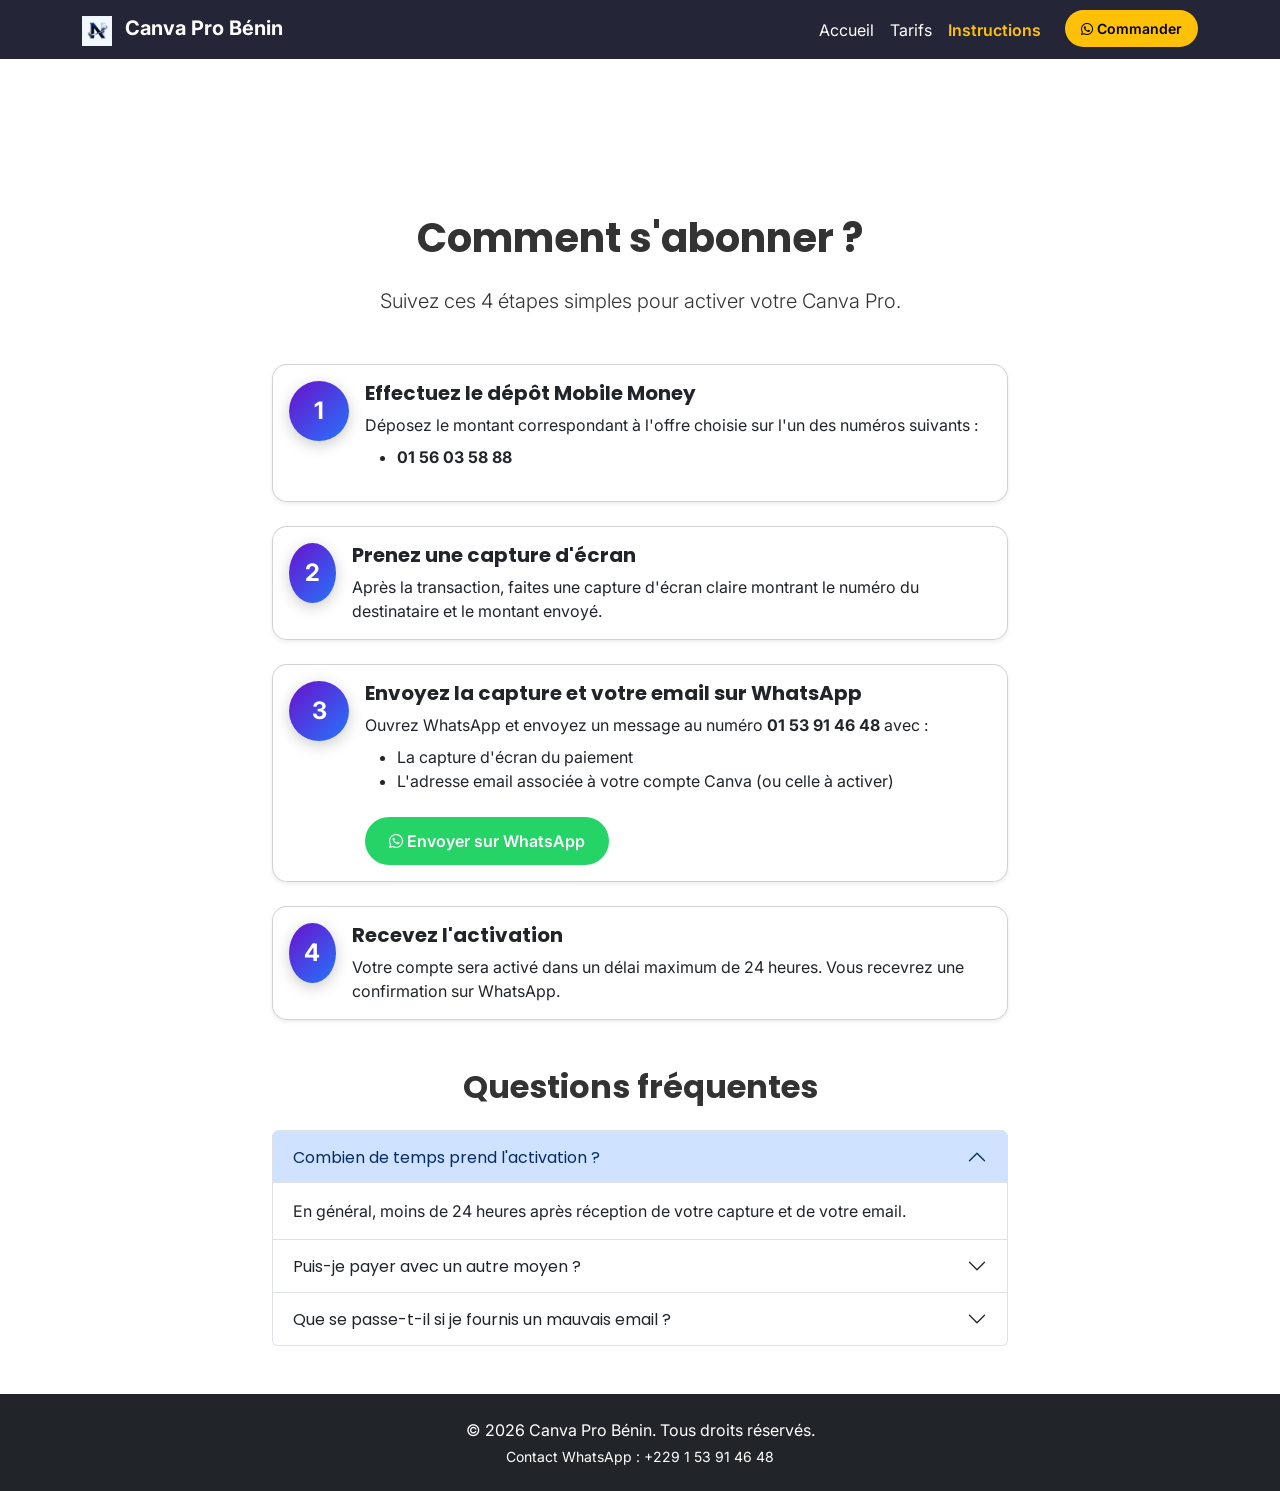
==== instructions.html @ c7e1467b "Update instructions.html" ====
<!DOCTYPE html>
<html lang="fr">
<head>
    <meta charset="UTF-8">
    <meta name="viewport" content="width=device-width, initial-scale=1.0">
    <title>Instructions - Canva Pro Bénin</title>
    <meta name="description" content="Comment s'abonner à Canva Pro : dépôt Mobile Money, envoi de la capture sur WhatsApp, activation rapide.">

    <!-- Favicon -->
    <link rel="icon" href="assets/favicon/favicon.ico" type="image/x-icon">
    <link rel="icon" type="image/png" sizes="32x32" href="assets/favicon/favicon-32x32.png">
    <link rel="icon" type="image/png" sizes="16x16" href="assets/favicon/favicon-16x16.png">
    <link rel="apple-touch-icon" href="assets/favicon/apple-touch-icon.png">

    <!-- Bootstrap 5 CSS -->
    <link href="https://cdn.jsdelivr.net/npm/bootstrap@5.3.3/dist/css/bootstrap.min.css" rel="stylesheet">
    <!-- Font Awesome 6 -->
    <link rel="stylesheet" href="https://cdnjs.cloudflare.com/ajax/libs/font-awesome/6.5.2/css/all.min.css">
    <!-- Google Fonts -->
    <link rel="preconnect" href="https://fonts.googleapis.com">
    <link rel="preconnect" href="https://fonts.gstatic.com" crossorigin>
    <link href="https://fonts.googleapis.com/css2?family=Poppins:wght@600;700;800&family=Inter:wght@400;500;600&display=swap" rel="stylesheet">
    <!-- AOS Animation -->
    <link href="https://unpkg.com/aos@2.3.1/dist/aos.css" rel="stylesheet">
    <!-- Custom CSS -->
    <link rel="stylesheet" href="assets/css/style.css">
</head>
<body>

    <!-- Navigation (identique, lien actif sur Instructions) -->
    <nav class="navbar navbar-expand-lg navbar-dark fixed-top" id="mainNav">
        <div class="container">
            <a class="navbar-brand fw-bold" href="index.html">
                <img src="assets/favicon/favicon-32x32.png" alt="Logo Canva Pro Bénin" width="30" height="30" class="d-inline-block align-text-top me-2">
                Canva Pro Bénin
            </a>
            <button class="navbar-toggler" type="button" data-bs-toggle="collapse" data-bs-target="#navbarNav" aria-controls="navbarNav" aria-expanded="false" aria-label="Toggle navigation">
                <span class="navbar-toggler-icon"></span>
            </button>
            <div class="collapse navbar-collapse" id="navbarNav">
                <ul class="navbar-nav ms-auto">
                    <li class="nav-item"><a class="nav-link" href="index.html">Accueil</a></li>
                    <li class="nav-item"><a class="nav-link" href="tarifs.html">Tarifs</a></li>
                    <li class="nav-item"><a class="nav-link active" href="instructions.html">Instructions</a></li>
                    <li class="nav-item ms-lg-3">
                        <a class="btn btn-warning btn-sm px-3 py-2 mt-2 mt-lg-0" href="https://wa.me/229153914648?text=Bonjour%2C%20je%20souhaite%20m%27abonner%20%C3%A0%20Canva%20Pro." target="_blank">
                            <i class="fab fa-whatsapp"></i> Commander
                        </a>
                    </li>
                </ul>
            </div>
        </div>
    </nav>

    <!-- Section Instructions -->
    <section class="pt-5 mt-5 pb-5">
        <div class="container pt-5">
            <h1 class="text-center fw-bold mb-4" data-aos="fade-up">Comment s'abonner ?</h1>
            <p class="text-center lead mb-5" data-aos="fade-up" data-aos-delay="100">Suivez ces 4 étapes simples pour activer votre Canva Pro.</p>

            <div class="row justify-content-center">
                <div class="col-lg-8">
                    <!-- Étape 1 -->
                    <div class="card mb-4 shadow-sm" data-aos="fade-right">
                        <div class="card-body d-flex align-items-start">
                            <div class="step-circle me-3">1</div>
                            <div>
                                <h2 class="h5 fw-bold">Effectuez le dépôt Mobile Money</h2>
                                <p class="mb-0">Déposez le montant correspondant à l'offre choisie sur l'un des numéros suivants :</p>
                                <ul class="mt-2">
                                    <li><strong>01 56 03 58 88</strong></li>
                               
                                </ul>
                            </div>
                        </div>
                    </div>
                    <!-- Étape 2 -->
                    <div class="card mb-4 shadow-sm" data-aos="fade-left" data-aos-delay="100">
                        <div class="card-body d-flex align-items-start">
                            <div class="step-circle me-3">2</div>
                            <div>
                                <h2 class="h5 fw-bold">Prenez une capture d'écran</h2>
                                <p class="mb-0">Après la transaction, faites une capture d'écran claire montrant le numéro du destinataire et le montant envoyé.</p>
                            </div>
                        </div>
                    </div>
                    <!-- Étape 3 -->
                    <div class="card mb-4 shadow-sm" data-aos="fade-right" data-aos-delay="200">
                        <div class="card-body d-flex align-items-start">
                            <div class="step-circle me-3">3</div>
                            <div>
                                <h2 class="h5 fw-bold">Envoyez la capture et votre email sur WhatsApp</h2>
                                <p class="mb-0">Ouvrez WhatsApp et envoyez un message au numéro <strong>01 53 91 46 48</strong> avec :</p>
                                <ul class="mt-2">
                                    <li>La capture d'écran du paiement</li>
                                    <li>L'adresse email associée à votre compte Canva (ou celle à activer)</li>
                                </ul>
                                <a href="https://wa.me/229153914648?text=Bonjour%2C%20voici%20ma%20capture%20de%20paiement%20et%20mon%20email%20%3A%20%5Bvotre%20email%5D." class="btn btn-success mt-2" target="_blank">
                                    <i class="fab fa-whatsapp"></i> Envoyer sur WhatsApp
                                </a>
                            </div>
                        </div>
                    </div>
                    <!-- Étape 4 -->
                    <div class="card mb-4 shadow-sm" data-aos="fade-left" data-aos-delay="300">
                        <div class="card-body d-flex align-items-start">
                            <div class="step-circle me-3">4</div>
                            <div>
                                <h2 class="h5 fw-bold">Recevez l'activation</h2>
                                <p class="mb-0">Votre compte sera activé dans un délai maximum de 24 heures. Vous recevrez une confirmation sur WhatsApp.</p>
                            </div>
                        </div>
                    </div>

                    <!-- FAQ -->
                    <h2 class="text-center fw-bold mt-5 mb-4" data-aos="fade-up">Questions fréquentes</h2>
                    <div class="accordion" id="faqAccordion" data-aos="fade-up">
                        <div class="accordion-item">
                            <h3 class="accordion-header" id="headingOne">
                                <button class="accordion-button" type="button" data-bs-toggle="collapse" data-bs-target="#collapseOne" aria-expanded="true" aria-controls="collapseOne">
                                    Combien de temps prend l'activation ?
                                </button>
                            </h3>
                            <div id="collapseOne" class="accordion-collapse collapse show" aria-labelledby="headingOne" data-bs-parent="#faqAccordion">
                                <div class="accordion-body">
                                    En général, moins de 24 heures après réception de votre capture et de votre email.
                                </div>
                            </div>
                        </div>
                        <div class="accordion-item">
                            <h3 class="accordion-header" id="headingTwo">
                                <button class="accordion-button collapsed" type="button" data-bs-toggle="collapse" data-bs-target="#collapseTwo" aria-expanded="false" aria-controls="collapseTwo">
                                    Puis-je payer avec un autre moyen ?
                                </button>
                            </h3>
                            <div id="collapseTwo" class="accordion-collapse collapse" aria-labelledby="headingTwo" data-bs-parent="#faqAccordion">
                                <div class="accordion-body">
                                    Actuellement, nous acceptons uniquement les dépôts Mobile Money (MTN MoMo, Moov Money) sur les numéros indiqués.
                                </div>
                            </div>
                        </div>
                        <div class="accordion-item">
                            <h3 class="accordion-header" id="headingThree">
                                <button class="accordion-button collapsed" type="button" data-bs-toggle="collapse" data-bs-target="#collapseThree" aria-expanded="false" aria-controls="collapseThree">
                                    Que se passe-t-il si je fournis un mauvais email ?
                                </button>
                            </h3>
                            <div id="collapseThree" class="accordion-collapse collapse" aria-labelledby="headingThree" data-bs-parent="#faqAccordion">
                                <div class="accordion-body">
                                    Vérifiez bien l'email avant l'envoi. En cas d'erreur, contactez-nous rapidement sur WhatsApp pour correction.
                                </div>
                            </div>
                        </div>
                    </div>
                </div>
            </div>
        </div>
    </section>

    <!-- Footer -->
    <footer class="bg-dark text-white py-4">
        <div class="container text-center">
            <p class="mb-1">&copy; 2026 Canva Pro Bénin. Tous droits réservés.</p>
            <p class="mb-0 small">Contact WhatsApp : +229 1 53 91 46 48</p>
        </div>
    </footer>

    <!-- Scripts -->
    <script src="https://cdn.jsdelivr.net/npm/bootstrap@5.3.3/dist/js/bootstrap.bundle.min.js"></script>
    <script src="https://unpkg.com/aos@2.3.1/dist/aos.js"></script>
    <script src="assets/js/main.js"></script>
</body>
</html>
---- assets/css/style.css ----
/* ========== Variables globales ========== */
:root {
    --primary: #6a11cb;
    --secondary: #2575fc;
    --accent: #ffc107;
    --dark: #1a1a2e;
    --gradient: linear-gradient(135deg, #6a11cb 0%, #2575fc 100%);
    --font-heading: 'Poppins', sans-serif;
    --font-body: 'Inter', sans-serif;
}

body {
    font-family: var(--font-body);
    color: #333;
    padding-top: 70px;
    overflow: hidden; /* Empêche le scroll pendant l'intro */
    transition: overflow 0.5s ease;
}

h1, h2, h3, h4, h5, h6 {
    font-family: var(--font-heading);
}

/* ========== Overlay d'introduction ========== */
#intro-overlay {
    position: fixed;
    inset: 0;
    background: linear-gradient(135deg, #1a1a2e 0%, #16213e 100%);
    z-index: 9999;
    display: flex;
    align-items: center;
    justify-content: center;
    transition: opacity 0.8s ease, visibility 0.8s ease;
}

#intro-overlay.hidden {
    opacity: 0;
    visibility: hidden;
    pointer-events: none;
}

#intro-svg {
    max-width: 90%;
}

.intro-text {
    font-family: 'Dancing Script', cursive;
    font-size: 80px;
    fill: none;
    stroke: #ffffff;
    stroke-width: 2;
}

/* Chaque tspan (lettre) aura sa propre animation avec délai */
.intro-text tspan {
    stroke-dasharray: 1000;
    stroke-dashoffset: 1000;
}

/* Animation de tracé pour chaque lettre */
@keyframes drawLetter {
    to {
        stroke-dashoffset: 0;
        fill: #ffffff;
    }
}

/* Classe appliquée dynamiquement aux tspans pour lancer l'animation */
.animate-letter {
    animation: drawLetter 1.2s ease forwards;
}

/* ========== Navbar ========== */
#mainNav {
    background: rgba(26, 26, 46, 0.95);
    backdrop-filter: blur(10px);
    transition: background 0.3s ease;
}

#mainNav .navbar-brand,
#mainNav .nav-link {
    color: #fff !important;
}

#mainNav .nav-link.active {
    color: var(--accent) !important;
    font-weight: 600;
}

#mainNav .btn-warning {
    background: var(--accent);
    border: none;
    font-weight: 600;
}

/* ========== Hero avec vidéo ========== */
.hero {
    position: relative;
    min-height: 80vh;
    overflow: hidden;
    background: url('../img/hero-bg.jpg') no-repeat center center/cover;
}

.hero-video {
    position: absolute;
    top: 50%;
    left: 50%;
    min-width: 100%;
    min-height: 100%;
    width: auto;
    height: auto;
    transform: translate(-50%, -50%);
    object-fit: cover;
    z-index: 1;
}

.hero-overlay {
    position: absolute;
    top: 0;
    left: 0;
    width: 100%;
    height: 100%;
    background: rgba(0,0,0,0.5);
    z-index: 2;
}

.hero .container {
    position: relative;
    z-index: 3;
}

/* ========== Step circles ========== */
.step-circle {
    width: 60px;
    height: 60px;
    border-radius: 50%;
    background: var(--gradient);
    color: #fff;
    font-weight: bold;
    font-size: 1.5rem;
    display: flex;
    align-items: center;
    justify-content: center;
    box-shadow: 0 4px 15px rgba(0,0,0,0.2);
}

/* ========== Cards ========== */
.card {
    transition: transform 0.3s ease, box-shadow 0.3s ease;
    border-radius: 15px;
}

.card:hover {
    transform: translateY(-5px);
    box-shadow: 0 10px 30px rgba(0,0,0,0.15) !important;
}

.card-header.bg-primary {
    background: var(--gradient) !important;
}

/* ========== Boutons ========== */
.btn-primary {
    background: var(--gradient);
    border: none;
    font-weight: 600;
    padding: 0.75rem 1.5rem;
    border-radius: 50px;
    transition: all 0.3s;
}

.btn-primary:hover {
    opacity: 0.9;
    transform: scale(1.02);
}

.btn-warning {
    background: var(--accent);
    border: none;
    font-weight: 600;
    padding: 0.75rem 1.5rem;
    border-radius: 50px;
    color: #000;
}

.btn-warning:hover {
    background: #ffca2c;
    color: #000;
    transform: scale(1.02);
}

.btn-outline-light {
    border-radius: 50px;
    font-weight: 600;
}

.btn-success {
    background: #25d366;
    border: none;
    font-weight: 600;
    padding: 0.75rem 1.5rem;
    border-radius: 50px;
}

/* ========== Listes ========== */
.list-group-numbered .list-group-item {
    border: none;
    margin-bottom: 10px;
    border-radius: 10px !important;
    background: #f8f9fa;
    transition: background 0.3s;
}

.list-group-numbered .list-group-item:hover {
    background: #e9ecef;
}

/* ========== Responsive ========== */
@media (max-width: 768px) {
    .hero {
        min-height: 70vh;
    }
    .display-3 {
        font-size: 2.5rem;
    }
    .step-circle {
        width: 50px;
        height: 50px;
        font-size: 1.2rem;
    }
    .intro-text {
        font-size: 40px;
    }
}
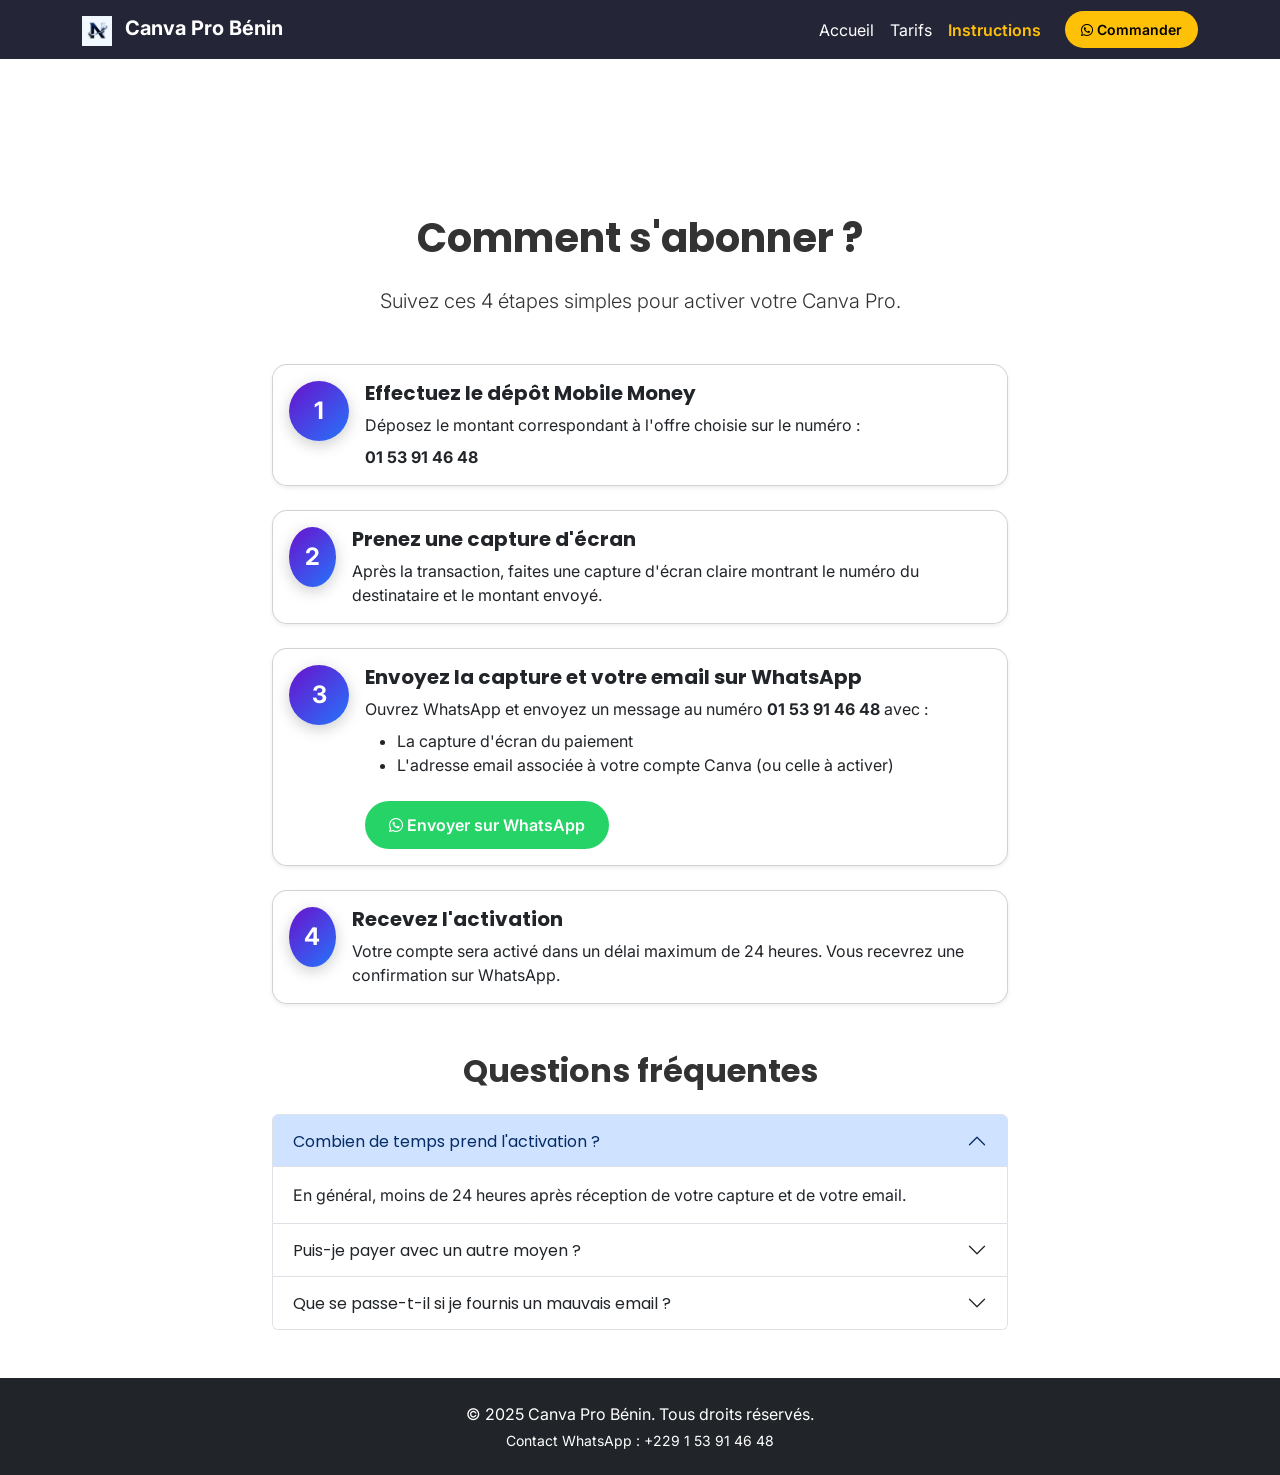
==== commit 81adb523: "Update instructions.html" ====
--- a/instructions.html
+++ b/instructions.html
@@ -4,7 +4,7 @@
     <meta charset="UTF-8">
     <meta name="viewport" content="width=device-width, initial-scale=1.0">
     <title>Instructions - Canva Pro Bénin</title>
-    <meta name="description" content="Comment s'abonner à Canva Pro : dépôt Mobile Money, envoi de la capture sur WhatsApp, activation rapide.">
+    <meta name="description" content="Comment s'abonner à Canva Pro : dépôt Mobile Money sur le 01 53 91 46 48, envoi de la capture sur WhatsApp, activation rapide.">
 
     <!-- Favicon -->
     <link rel="icon" href="assets/favicon/favicon.ico" type="image/x-icon">
@@ -27,7 +27,7 @@
 </head>
 <body>
 
-    <!-- Navigation (identique, lien actif sur Instructions) -->
+    <!-- Navigation -->
     <nav class="navbar navbar-expand-lg navbar-dark fixed-top" id="mainNav">
         <div class="container">
             <a class="navbar-brand fw-bold" href="index.html">
@@ -38,12 +38,12 @@
                 <span class="navbar-toggler-icon"></span>
             </button>
             <div class="collapse navbar-collapse" id="navbarNav">
-                <ul class="navbar-nav ms-auto">
+                <ul class="navbar-nav ms-auto align-items-lg-center">
                     <li class="nav-item"><a class="nav-link" href="index.html">Accueil</a></li>
                     <li class="nav-item"><a class="nav-link" href="tarifs.html">Tarifs</a></li>
                     <li class="nav-item"><a class="nav-link active" href="instructions.html">Instructions</a></li>
-                    <li class="nav-item ms-lg-3">
-                        <a class="btn btn-warning btn-sm px-3 py-2 mt-2 mt-lg-0" href="https://wa.me/229153914648?text=Bonjour%2C%20je%20souhaite%20m%27abonner%20%C3%A0%20Canva%20Pro." target="_blank">
+                    <li class="nav-item ms-lg-3 mt-2 mt-lg-0">
+                        <a class="btn btn-warning btn-sm px-3 py-2" href="https://wa.me/229153914648?text=Bonjour%2C%20je%20souhaite%20m%27abonner%20%C3%A0%20Canva%20Pro." target="_blank">
                             <i class="fab fa-whatsapp"></i> Commander
                         </a>
                     </li>
@@ -62,22 +62,19 @@
                 <div class="col-lg-8">
                     <!-- Étape 1 -->
                     <div class="card mb-4 shadow-sm" data-aos="fade-right">
-                        <div class="card-body d-flex align-items-start">
-                            <div class="step-circle me-3">1</div>
+                        <div class="card-body d-flex flex-column flex-sm-row align-items-start">
+                            <div class="step-circle mb-3 mb-sm-0 me-sm-3">1</div>
                             <div>
                                 <h2 class="h5 fw-bold">Effectuez le dépôt Mobile Money</h2>
-                                <p class="mb-0">Déposez le montant correspondant à l'offre choisie sur l'un des numéros suivants :</p>
-                                <ul class="mt-2">
-                                    <li><strong>01 56 03 58 88</strong></li>
-                               
-                                </ul>
+                                <p class="mb-0">Déposez le montant correspondant à l'offre choisie sur le numéro :</p>
+                                <p class="mt-2 mb-0"><strong>01 53 91 46 48</strong></p>
                             </div>
                         </div>
                     </div>
                     <!-- Étape 2 -->
                     <div class="card mb-4 shadow-sm" data-aos="fade-left" data-aos-delay="100">
-                        <div class="card-body d-flex align-items-start">
-                            <div class="step-circle me-3">2</div>
+                        <div class="card-body d-flex flex-column flex-sm-row align-items-start">
+                            <div class="step-circle mb-3 mb-sm-0 me-sm-3">2</div>
                             <div>
                                 <h2 class="h5 fw-bold">Prenez une capture d'écran</h2>
                                 <p class="mb-0">Après la transaction, faites une capture d'écran claire montrant le numéro du destinataire et le montant envoyé.</p>
@@ -86,8 +83,8 @@
                     </div>
                     <!-- Étape 3 -->
                     <div class="card mb-4 shadow-sm" data-aos="fade-right" data-aos-delay="200">
-                        <div class="card-body d-flex align-items-start">
-                            <div class="step-circle me-3">3</div>
+                        <div class="card-body d-flex flex-column flex-sm-row align-items-start">
+                            <div class="step-circle mb-3 mb-sm-0 me-sm-3">3</div>
                             <div>
                                 <h2 class="h5 fw-bold">Envoyez la capture et votre email sur WhatsApp</h2>
                                 <p class="mb-0">Ouvrez WhatsApp et envoyez un message au numéro <strong>01 53 91 46 48</strong> avec :</p>
@@ -103,8 +100,8 @@
                     </div>
                     <!-- Étape 4 -->
                     <div class="card mb-4 shadow-sm" data-aos="fade-left" data-aos-delay="300">
-                        <div class="card-body d-flex align-items-start">
-                            <div class="step-circle me-3">4</div>
+                        <div class="card-body d-flex flex-column flex-sm-row align-items-start">
+                            <div class="step-circle mb-3 mb-sm-0 me-sm-3">4</div>
                             <div>
                                 <h2 class="h5 fw-bold">Recevez l'activation</h2>
                                 <p class="mb-0">Votre compte sera activé dans un délai maximum de 24 heures. Vous recevrez une confirmation sur WhatsApp.</p>
@@ -135,7 +132,7 @@
                             </h3>
                             <div id="collapseTwo" class="accordion-collapse collapse" aria-labelledby="headingTwo" data-bs-parent="#faqAccordion">
                                 <div class="accordion-body">
-                                    Actuellement, nous acceptons uniquement les dépôts Mobile Money (MTN MoMo, Moov Money) sur les numéros indiqués.
+                                    Actuellement, nous acceptons uniquement les dépôts Mobile Money sur le numéro indiqué.
                                 </div>
                             </div>
                         </div>
@@ -160,7 +157,7 @@
     <!-- Footer -->
     <footer class="bg-dark text-white py-4">
         <div class="container text-center">
-            <p class="mb-1">&copy; 2026 Canva Pro Bénin. Tous droits réservés.</p>
+            <p class="mb-1">&copy; 2025 Canva Pro Bénin. Tous droits réservés.</p>
             <p class="mb-0 small">Contact WhatsApp : +229 1 53 91 46 48</p>
         </div>
     </footer>
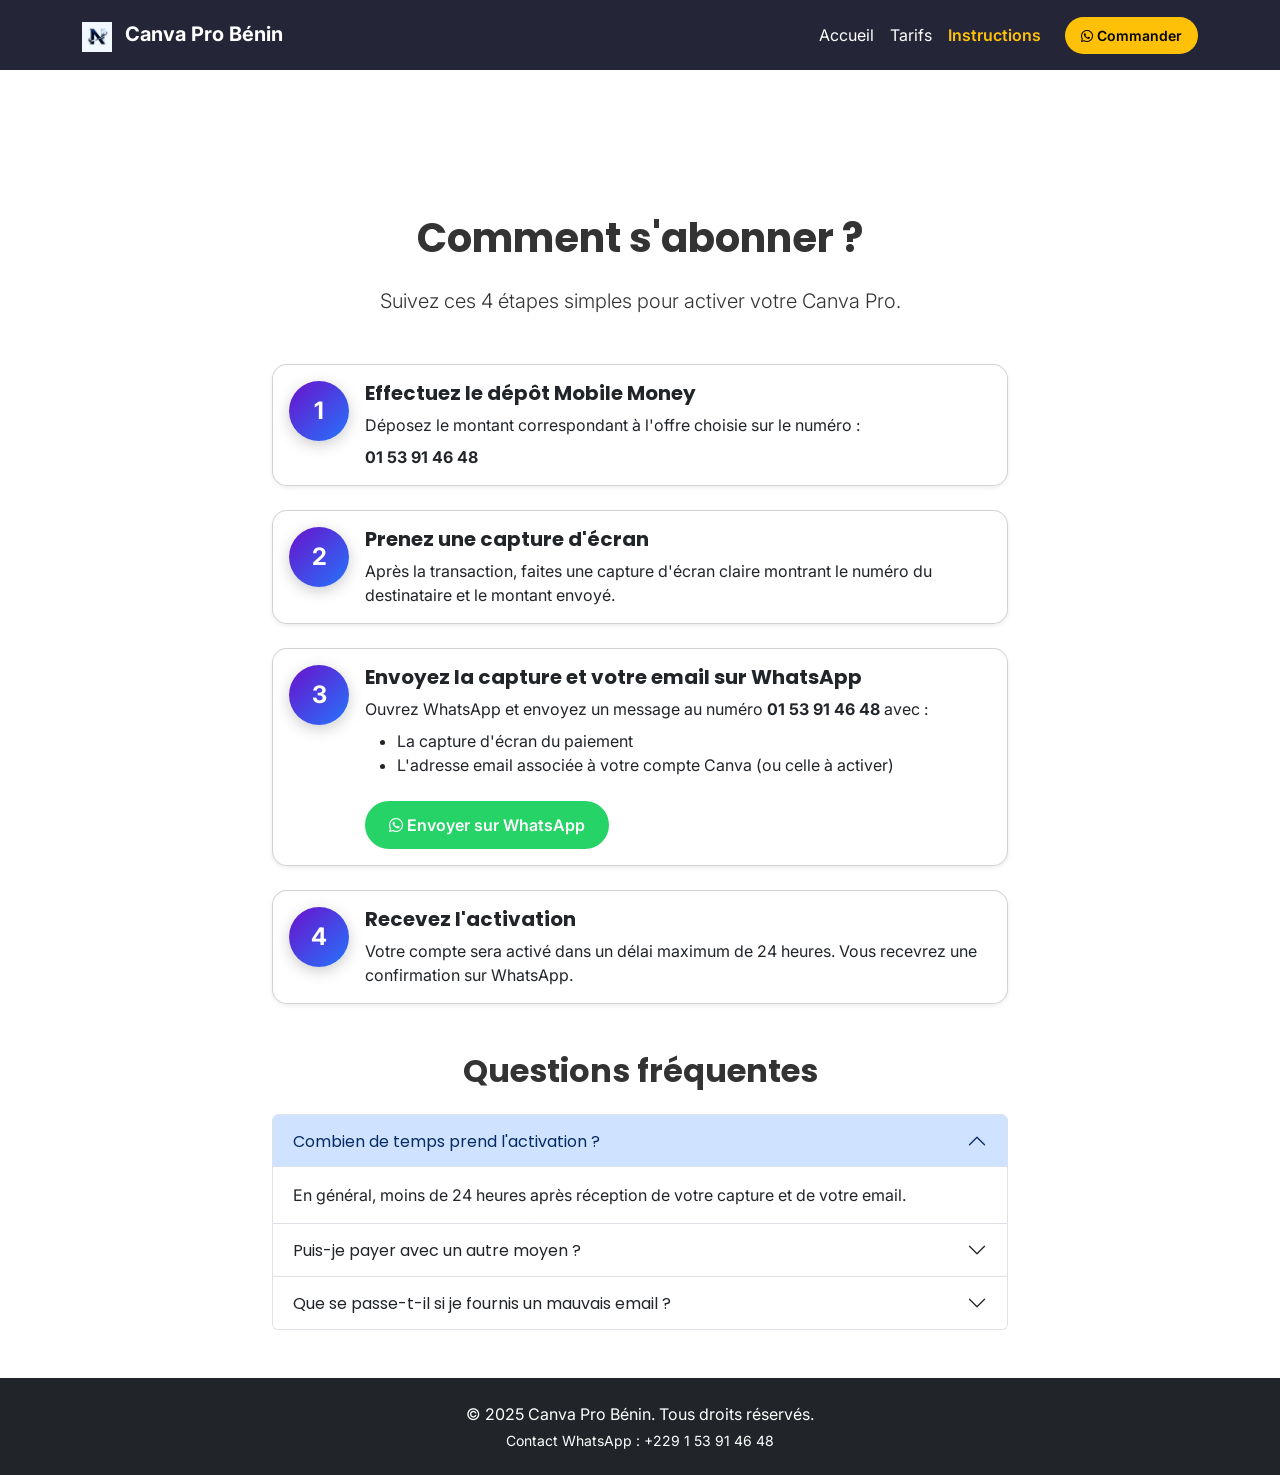
==== commit 339e4d69: "Update instructions.html" ====
--- a/instructions.html
+++ b/instructions.html
@@ -27,9 +27,9 @@
 </head>
 <body>
 
-    <!-- Navigation -->
+    <!-- Navigation (hauteur fixe 70px) -->
     <nav class="navbar navbar-expand-lg navbar-dark fixed-top" id="mainNav">
-        <div class="container">
+        <div class="container h-100">
             <a class="navbar-brand fw-bold" href="index.html">
                 <img src="assets/favicon/favicon-32x32.png" alt="Logo Canva Pro Bénin" width="30" height="30" class="d-inline-block align-text-top me-2">
                 Canva Pro Bénin
--- a/assets/css/style.css
+++ b/assets/css/style.css
@@ -7,13 +7,14 @@
     --gradient: linear-gradient(135deg, #6a11cb 0%, #2575fc 100%);
     --font-heading: 'Poppins', sans-serif;
     --font-body: 'Inter', sans-serif;
+    --nav-height: 70px; /* hauteur fixe de la navbar */
 }
 
 body {
     font-family: var(--font-body);
     color: #333;
-    padding-top: 70px;
-    overflow: hidden; /* Empêche le scroll pendant l'intro */
+    padding-top: var(--nav-height); /* padding fixe */
+    overflow: hidden;
     transition: overflow 0.5s ease;
 }
 
@@ -40,7 +41,8 @@
 }
 
 #intro-svg {
-    max-width: 90%;
+    max-width: 95%;
+    height: auto;
 }
 
 .intro-text {
@@ -51,13 +53,11 @@
     stroke-width: 2;
 }
 
-/* Chaque tspan (lettre) aura sa propre animation avec délai */
 .intro-text tspan {
     stroke-dasharray: 1000;
     stroke-dashoffset: 1000;
 }
 
-/* Animation de tracé pour chaque lettre */
 @keyframes drawLetter {
     to {
         stroke-dashoffset: 0;
@@ -65,16 +65,25 @@
     }
 }
 
-/* Classe appliquée dynamiquement aux tspans pour lancer l'animation */
 .animate-letter {
     animation: drawLetter 1.2s ease forwards;
 }
 
-/* ========== Navbar ========== */
+/* ========== Navbar (hauteur fixe) ========== */
 #mainNav {
     background: rgba(26, 26, 46, 0.95);
     backdrop-filter: blur(10px);
+    height: var(--nav-height);
+    display: flex;
+    align-items: center;
     transition: background 0.3s ease;
+}
+
+#mainNav .container {
+    height: 100%;
+    display: flex;
+    align-items: center;
+    justify-content: space-between;
 }
 
 #mainNav .navbar-brand,
@@ -93,10 +102,51 @@
     font-weight: 600;
 }
 
-/* ========== Hero avec vidéo ========== */
+/* ========== Menu mobile en overlay plein écran ========== */
+@media (max-width: 991.98px) {
+    .navbar-collapse {
+        position: fixed;
+        top: var(--nav-height);
+        left: 0;
+        width: 100%;
+        height: calc(100vh - var(--nav-height));
+        background: rgba(26, 26, 46, 0.98);
+        padding: 1rem;
+        overflow-y: auto;
+        z-index: 1000;
+        transition: transform 0.3s ease;
+        transform: translateX(-100%);
+    }
+
+    .navbar-collapse.show {
+        transform: translateX(0);
+    }
+
+    .navbar-nav {
+        flex-direction: column;
+        align-items: flex-start;
+        gap: 1rem;
+    }
+
+    .navbar-nav .nav-item {
+        width: 100%;
+    }
+
+    .navbar-nav .nav-link {
+        font-size: 1.2rem;
+        padding: 0.5rem 0;
+    }
+
+    .navbar-nav .btn {
+        width: 100%;
+        text-align: center;
+    }
+}
+
+/* ========== Hero (hauteur = 100vh - navbar) ========== */
 .hero {
     position: relative;
-    min-height: 80vh;
+    min-height: calc(100vh - var(--nav-height));
     overflow: hidden;
     background: url('../img/hero-bg.jpg') no-repeat center center/cover;
 }
@@ -142,6 +192,7 @@
     align-items: center;
     justify-content: center;
     box-shadow: 0 4px 15px rgba(0,0,0,0.2);
+    flex-shrink: 0;
 }
 
 /* ========== Cards ========== */
@@ -215,13 +266,13 @@
     background: #e9ecef;
 }
 
-/* ========== Responsive ========== */
+/* ========== Responsive (ajustements complémentaires) ========== */
 @media (max-width: 768px) {
-    .hero {
-        min-height: 70vh;
-    }
     .display-3 {
-        font-size: 2.5rem;
+        font-size: 2.2rem;
+    }
+    .lead {
+        font-size: 1rem;
     }
     .step-circle {
         width: 50px;
@@ -231,4 +282,27 @@
     .intro-text {
         font-size: 40px;
     }
+    .hero .btn-lg {
+        width: 100%;
+        margin-bottom: 10px;
+    }
+    .hero .d-flex.flex-column.flex-sm-row {
+        gap: 10px;
+    }
+    .card-body {
+        padding: 1.25rem;
+    }
+}
+
+@media (max-width: 480px) {
+    .intro-text {
+        font-size: 30px;
+    }
+    .display-3 {
+        font-size: 1.8rem;
+    }
+    .btn-lg {
+        font-size: 1rem;
+        padding: 0.6rem 1rem;
+    }
 }
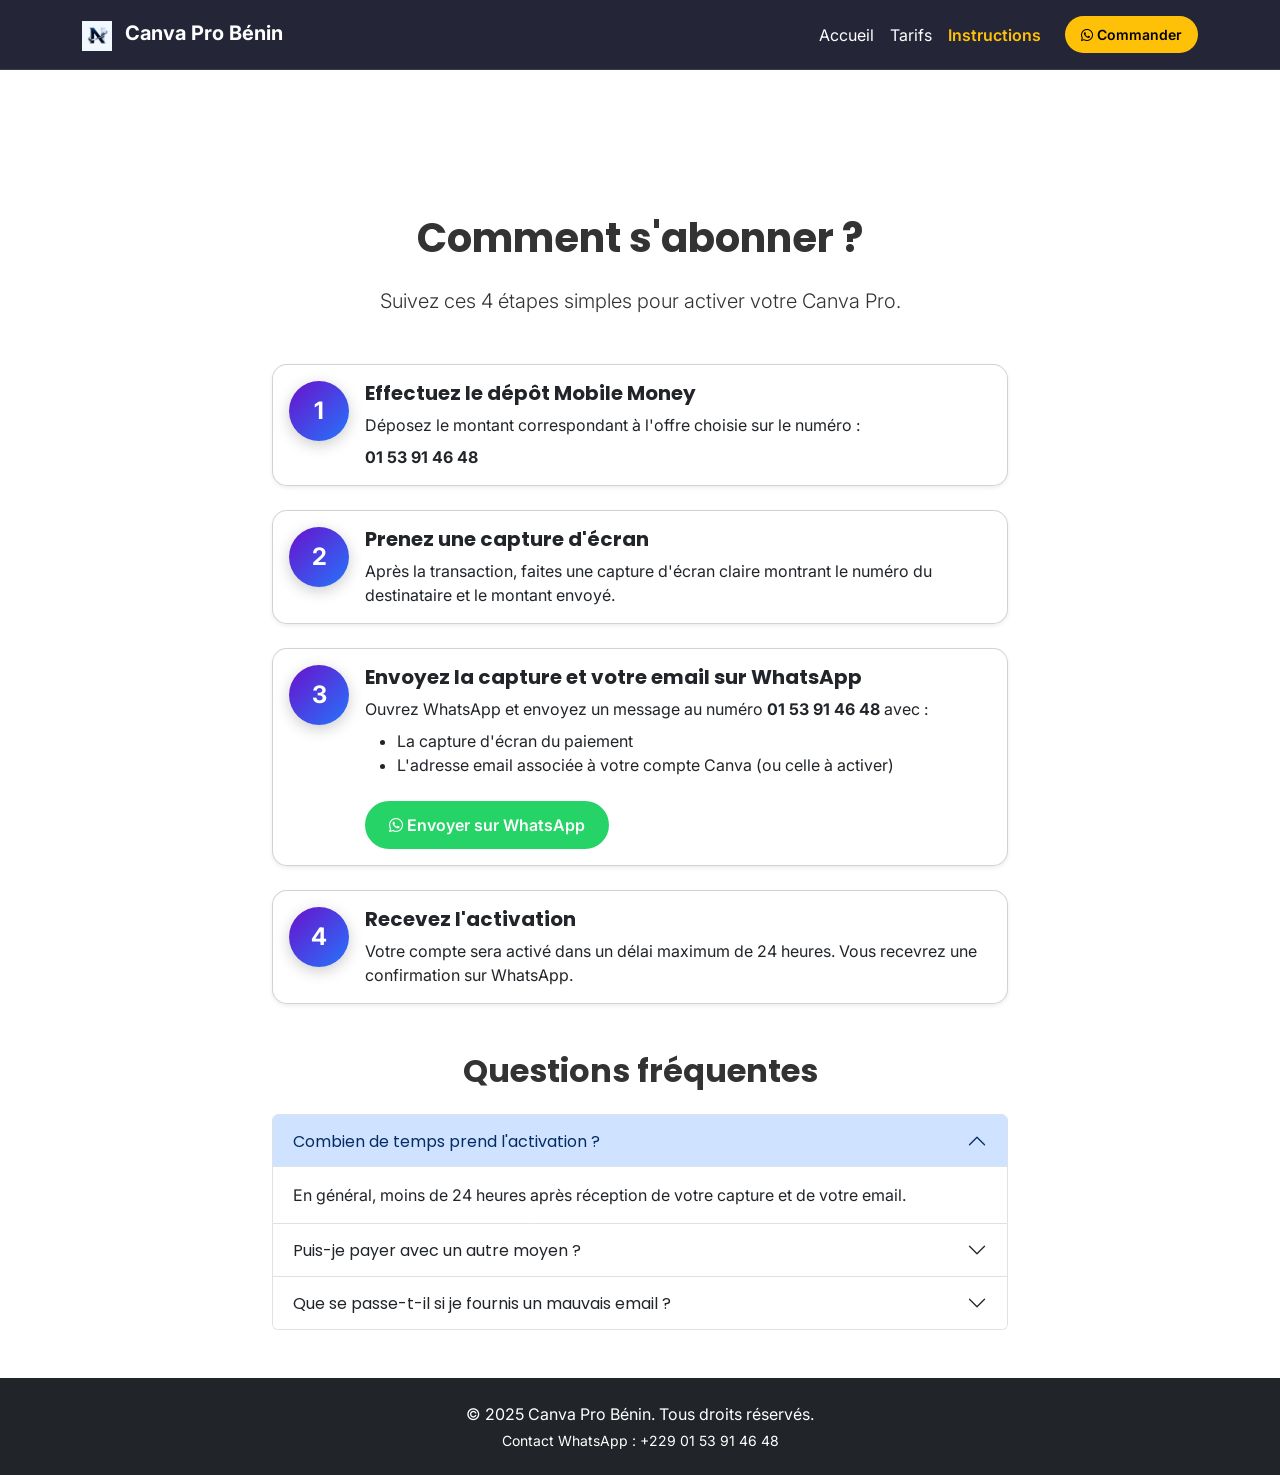
==== commit e9bb5649: "Update instructions.html" ====
--- a/instructions.html
+++ b/instructions.html
@@ -43,7 +43,7 @@
                     <li class="nav-item"><a class="nav-link" href="tarifs.html">Tarifs</a></li>
                     <li class="nav-item"><a class="nav-link active" href="instructions.html">Instructions</a></li>
                     <li class="nav-item ms-lg-3 mt-2 mt-lg-0">
-                        <a class="btn btn-warning btn-sm px-3 py-2" href="https://wa.me/229153914648?text=Bonjour%2C%20je%20souhaite%20m%27abonner%20%C3%A0%20Canva%20Pro." target="_blank">
+                        <a class="btn btn-warning btn-sm px-3 py-2 w-100 w-lg-auto" href="https://wa.me/229153914648?text=Bonjour%2C%20je%20souhaite%20m%27abonner%20%C3%A0%20Canva%20Pro." target="_blank">
                             <i class="fab fa-whatsapp"></i> Commander
                         </a>
                     </li>
@@ -54,7 +54,7 @@
 
     <!-- Section Instructions -->
     <section class="pt-5 mt-5 pb-5">
-        <div class="container pt-5">
+        <div class="container pt-3 pt-md-5">
             <h1 class="text-center fw-bold mb-4" data-aos="fade-up">Comment s'abonner ?</h1>
             <p class="text-center lead mb-5" data-aos="fade-up" data-aos-delay="100">Suivez ces 4 étapes simples pour activer votre Canva Pro.</p>
 
@@ -158,7 +158,7 @@
     <footer class="bg-dark text-white py-4">
         <div class="container text-center">
             <p class="mb-1">&copy; 2025 Canva Pro Bénin. Tous droits réservés.</p>
-            <p class="mb-0 small">Contact WhatsApp : +229 1 53 91 46 48</p>
+            <p class="mb-0 small">Contact WhatsApp : +229 01 53 91 46 48</p>
         </div>
     </footer>
 
--- a/assets/css/style.css
+++ b/assets/css/style.css
@@ -10,12 +10,18 @@
     --nav-height: 70px; /* hauteur fixe de la navbar */
 }
 
+*,
+*::before,
+*::after {
+    box-sizing: border-box;
+}
+
 body {
     font-family: var(--font-body);
     color: #333;
-    padding-top: var(--nav-height); /* padding fixe */
-    overflow: hidden;
-    transition: overflow 0.5s ease;
+    padding-top: var(--nav-height);
+    overflow-x: hidden; /* Empêche le débordement horizontal */
+    margin: 0;
 }
 
 h1, h2, h3, h4, h5, h6 {
@@ -77,6 +83,7 @@
     display: flex;
     align-items: center;
     transition: background 0.3s ease;
+    border-bottom: 1px solid rgba(255, 255, 255, 0.1);
 }
 
 #mainNav .container {
@@ -100,6 +107,12 @@
     background: var(--accent);
     border: none;
     font-weight: 600;
+    color: #000;
+}
+
+#mainNav .btn-warning:hover {
+    background: #ffca2c;
+    color: #000;
 }
 
 /* ========== Menu mobile en overlay plein écran ========== */
@@ -111,7 +124,7 @@
         width: 100%;
         height: calc(100vh - var(--nav-height));
         background: rgba(26, 26, 46, 0.98);
-        padding: 1rem;
+        padding: 2rem 1rem;
         overflow-y: auto;
         z-index: 1000;
         transition: transform 0.3s ease;
@@ -148,7 +161,18 @@
     position: relative;
     min-height: calc(100vh - var(--nav-height));
     overflow: hidden;
-    background: url('../img/hero-bg.jpg') no-repeat center center/cover;
+    display: flex;
+    align-items: center;
+    justify-content: center;
+}
+
+.hero-media {
+    position: absolute;
+    top: 0;
+    left: 0;
+    width: 100%;
+    height: 100%;
+    z-index: 1;
 }
 
 .hero-video {
@@ -161,7 +185,6 @@
     height: auto;
     transform: translate(-50%, -50%);
     object-fit: cover;
-    z-index: 1;
 }
 
 .hero-overlay {
@@ -266,10 +289,13 @@
     background: #e9ecef;
 }
 
-/* ========== Responsive (ajustements complémentaires) ========== */
+/* ========== Ajustements Responsive ========== */
 @media (max-width: 768px) {
     .display-3 {
         font-size: 2.2rem;
+    }
+    .display-4 {
+        font-size: 2rem;
     }
     .lead {
         font-size: 1rem;
@@ -301,6 +327,9 @@
     .display-3 {
         font-size: 1.8rem;
     }
+    .display-4 {
+        font-size: 1.6rem;
+    }
     .btn-lg {
         font-size: 1rem;
         padding: 0.6rem 1rem;
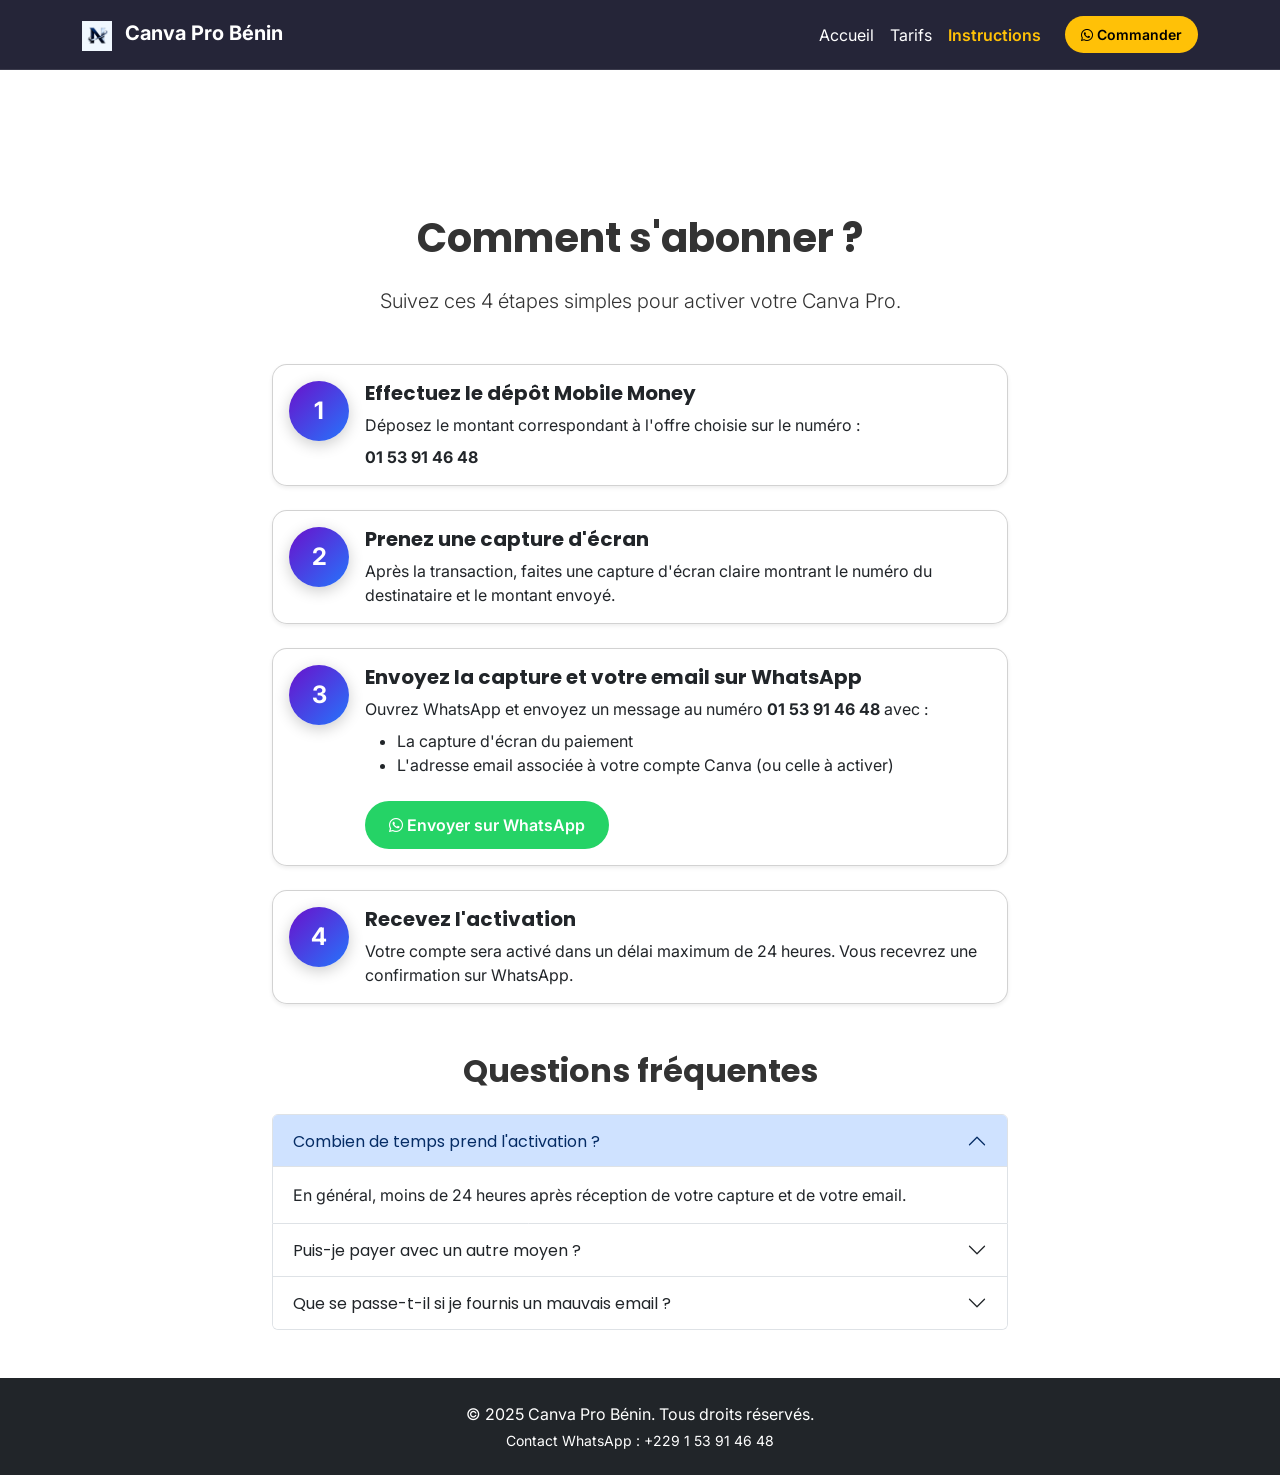
==== commit a5f8d909: "Update instructions.html" ====
--- a/instructions.html
+++ b/instructions.html
@@ -27,7 +27,7 @@
 </head>
 <body>
 
-    <!-- Navigation (hauteur fixe 70px) -->
+    <!-- Navigation -->
     <nav class="navbar navbar-expand-lg navbar-dark fixed-top" id="mainNav">
         <div class="container h-100">
             <a class="navbar-brand fw-bold" href="index.html">
@@ -43,7 +43,7 @@
                     <li class="nav-item"><a class="nav-link" href="tarifs.html">Tarifs</a></li>
                     <li class="nav-item"><a class="nav-link active" href="instructions.html">Instructions</a></li>
                     <li class="nav-item ms-lg-3 mt-2 mt-lg-0">
-                        <a class="btn btn-warning btn-sm px-3 py-2 w-100 w-lg-auto" href="https://wa.me/229153914648?text=Bonjour%2C%20je%20souhaite%20m%27abonner%20%C3%A0%20Canva%20Pro." target="_blank">
+                        <a class="btn btn-warning btn-sm px-3 py-2 w-100 w-lg-auto" href="https://api.whatsapp.com/send?phone=229153914648&text=Bonjour%2C%20je%20souhaite%20m%27abonner%20%C3%A0%20Canva%20Pro." target="_blank" rel="noopener noreferrer">
                             <i class="fab fa-whatsapp"></i> Commander
                         </a>
                     </li>
@@ -92,7 +92,7 @@
                                     <li>La capture d'écran du paiement</li>
                                     <li>L'adresse email associée à votre compte Canva (ou celle à activer)</li>
                                 </ul>
-                                <a href="https://wa.me/229153914648?text=Bonjour%2C%20voici%20ma%20capture%20de%20paiement%20et%20mon%20email%20%3A%20%5Bvotre%20email%5D." class="btn btn-success mt-2" target="_blank">
+                                <a href="https://api.whatsapp.com/send?phone=229153914648&text=Bonjour%2C%20voici%20ma%20capture%20de%20paiement%20et%20mon%20email%20%3A%20%5Bvotre%20email%5D." class="btn btn-success mt-2" target="_blank" rel="noopener noreferrer">
                                     <i class="fab fa-whatsapp"></i> Envoyer sur WhatsApp
                                 </a>
                             </div>
@@ -158,11 +158,10 @@
     <footer class="bg-dark text-white py-4">
         <div class="container text-center">
             <p class="mb-1">&copy; 2025 Canva Pro Bénin. Tous droits réservés.</p>
-            <p class="mb-0 small">Contact WhatsApp : +229 01 53 91 46 48</p>
+            <p class="mb-0 small">Contact WhatsApp : +229 1 53 91 46 48</p>
         </div>
     </footer>
 
-    <!-- Scripts -->
     <script src="https://cdn.jsdelivr.net/npm/bootstrap@5.3.3/dist/js/bootstrap.bundle.min.js"></script>
     <script src="https://unpkg.com/aos@2.3.1/dist/aos.js"></script>
     <script src="assets/js/main.js"></script>
--- a/assets/css/style.css
+++ b/assets/css/style.css
@@ -7,25 +7,40 @@
     --gradient: linear-gradient(135deg, #6a11cb 0%, #2575fc 100%);
     --font-heading: 'Poppins', sans-serif;
     --font-body: 'Inter', sans-serif;
-    --nav-height: 70px; /* hauteur fixe de la navbar */
-}
-
+    --nav-height: 70px;
+}
+
+/* ========== Reset & Base ========== */
 *,
 *::before,
 *::after {
     box-sizing: border-box;
+    margin: 0;
+    padding: 0;
+}
+
+html {
+    overflow-x: hidden;
+    scroll-behavior: smooth;
 }
 
 body {
     font-family: var(--font-body);
     color: #333;
     padding-top: var(--nav-height);
-    overflow-x: hidden; /* Empêche le débordement horizontal */
-    margin: 0;
+    overflow-x: hidden;
+    background: #fff;
+    min-height: 100vh;
 }
 
 h1, h2, h3, h4, h5, h6 {
     font-family: var(--font-heading);
+}
+
+img, video {
+    max-width: 100%;
+    height: auto;
+    display: block;
 }
 
 /* ========== Overlay d'introduction ========== */
@@ -75,7 +90,7 @@
     animation: drawLetter 1.2s ease forwards;
 }
 
-/* ========== Navbar (hauteur fixe) ========== */
+/* ========== Navbar ========== */
 #mainNav {
     background: rgba(26, 26, 46, 0.95);
     backdrop-filter: blur(10px);
@@ -115,7 +130,7 @@
     color: #000;
 }
 
-/* ========== Menu mobile en overlay plein écran ========== */
+/* ========== Menu mobile ========== */
 @media (max-width: 991.98px) {
     .navbar-collapse {
         position: fixed;
@@ -124,7 +139,7 @@
         width: 100%;
         height: calc(100vh - var(--nav-height));
         background: rgba(26, 26, 46, 0.98);
-        padding: 2rem 1rem;
+        padding: 2rem 1.5rem;
         overflow-y: auto;
         z-index: 1000;
         transition: transform 0.3s ease;
@@ -138,7 +153,7 @@
     .navbar-nav {
         flex-direction: column;
         align-items: flex-start;
-        gap: 1rem;
+        gap: 1.2rem;
     }
 
     .navbar-nav .nav-item {
@@ -156,7 +171,7 @@
     }
 }
 
-/* ========== Hero (hauteur = 100vh - navbar) ========== */
+/* ========== Hero ========== */
 .hero {
     position: relative;
     min-height: calc(100vh - var(--nav-height));
@@ -164,6 +179,7 @@
     display: flex;
     align-items: center;
     justify-content: center;
+    background: #1a1a2e; /* fallback */
 }
 
 .hero-media {
@@ -173,17 +189,15 @@
     width: 100%;
     height: 100%;
     z-index: 1;
+    overflow: hidden;
 }
 
 .hero-video {
     position: absolute;
-    top: 50%;
-    left: 50%;
-    min-width: 100%;
-    min-height: 100%;
-    width: auto;
-    height: auto;
-    transform: translate(-50%, -50%);
+    top: 0;
+    left: 0;
+    width: 100%;
+    height: 100%;
     object-fit: cover;
 }
 
@@ -193,7 +207,7 @@
     left: 0;
     width: 100%;
     height: 100%;
-    background: rgba(0,0,0,0.5);
+    background: rgba(0, 0, 0, 0.5);
     z-index: 2;
 }
 
@@ -214,7 +228,7 @@
     display: flex;
     align-items: center;
     justify-content: center;
-    box-shadow: 0 4px 15px rgba(0,0,0,0.2);
+    box-shadow: 0 4px 15px rgba(0, 0, 0, 0.2);
     flex-shrink: 0;
 }
 
@@ -226,7 +240,7 @@
 
 .card:hover {
     transform: translateY(-5px);
-    box-shadow: 0 10px 30px rgba(0,0,0,0.15) !important;
+    box-shadow: 0 10px 30px rgba(0, 0, 0, 0.15) !important;
 }
 
 .card-header.bg-primary {
@@ -289,7 +303,7 @@
     background: #e9ecef;
 }
 
-/* ========== Ajustements Responsive ========== */
+/* ========== Responsive ========== */
 @media (max-width: 768px) {
     .display-3 {
         font-size: 2.2rem;
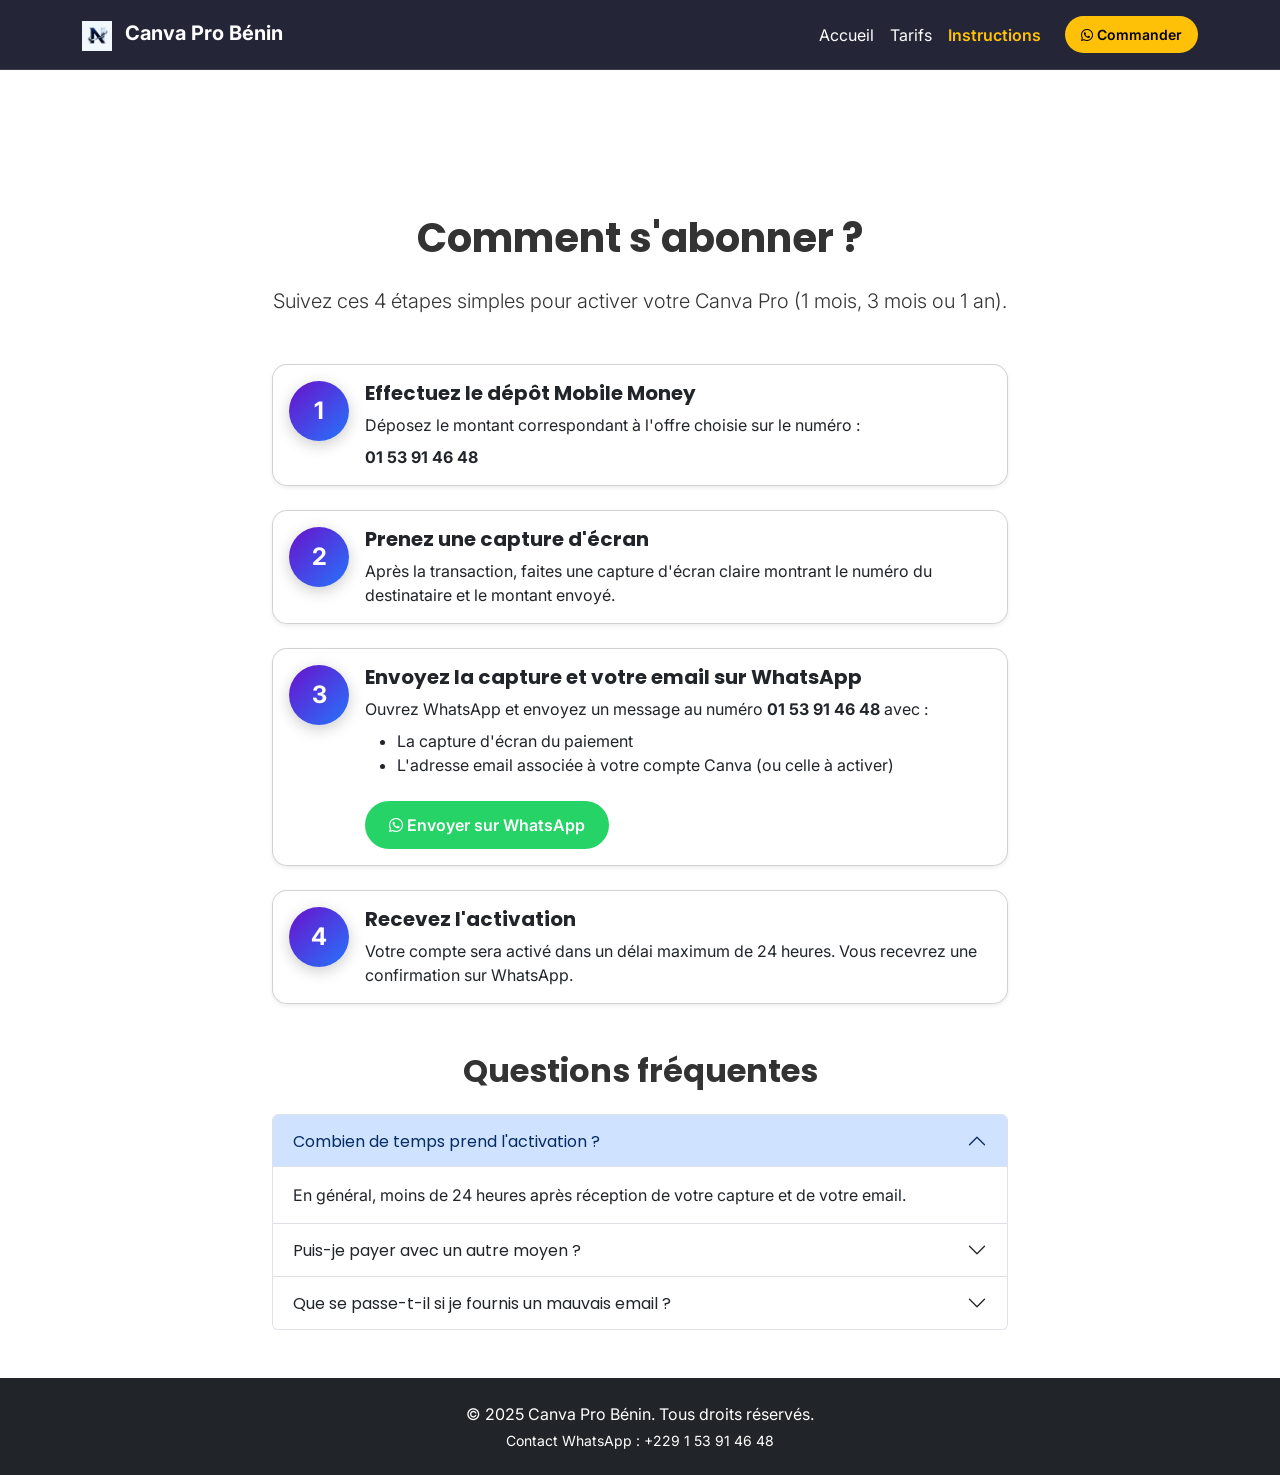
==== commit 5b1a86c4: "Update instructions.html" ====
--- a/instructions.html
+++ b/instructions.html
@@ -43,7 +43,7 @@
                     <li class="nav-item"><a class="nav-link" href="tarifs.html">Tarifs</a></li>
                     <li class="nav-item"><a class="nav-link active" href="instructions.html">Instructions</a></li>
                     <li class="nav-item ms-lg-3 mt-2 mt-lg-0">
-                        <a class="btn btn-warning btn-sm px-3 py-2 w-100 w-lg-auto" href="https://api.whatsapp.com/send?phone=229153914648&text=Bonjour%2C%20je%20souhaite%20m%27abonner%20%C3%A0%20Canva%20Pro." target="_blank" rel="noopener noreferrer">
+                        <a class="btn btn-warning btn-sm px-3 py-2 w-100 w-lg-auto" href="https://wa.me/229153914648?text=Bonjour%2C%20je%20souhaite%20m%27abonner%20%C3%A0%20Canva%20Pro." target="_blank" rel="noopener noreferrer">
                             <i class="fab fa-whatsapp"></i> Commander
                         </a>
                     </li>
@@ -56,7 +56,7 @@
     <section class="pt-5 mt-5 pb-5">
         <div class="container pt-3 pt-md-5">
             <h1 class="text-center fw-bold mb-4" data-aos="fade-up">Comment s'abonner ?</h1>
-            <p class="text-center lead mb-5" data-aos="fade-up" data-aos-delay="100">Suivez ces 4 étapes simples pour activer votre Canva Pro.</p>
+            <p class="text-center lead mb-5" data-aos="fade-up" data-aos-delay="100">Suivez ces 4 étapes simples pour activer votre Canva Pro (1 mois, 3 mois ou 1 an).</p>
 
             <div class="row justify-content-center">
                 <div class="col-lg-8">
@@ -92,7 +92,7 @@
                                     <li>La capture d'écran du paiement</li>
                                     <li>L'adresse email associée à votre compte Canva (ou celle à activer)</li>
                                 </ul>
-                                <a href="https://api.whatsapp.com/send?phone=229153914648&text=Bonjour%2C%20voici%20ma%20capture%20de%20paiement%20et%20mon%20email%20%3A%20%5Bvotre%20email%5D." class="btn btn-success mt-2" target="_blank" rel="noopener noreferrer">
+                                <a href="https://wa.me/229153914648?text=Bonjour%2C%20voici%20ma%20capture%20de%20paiement%20et%20mon%20email%20%3A%20%5Bvotre%20email%5D." class="btn btn-success mt-2" target="_blank" rel="noopener noreferrer">
                                     <i class="fab fa-whatsapp"></i> Envoyer sur WhatsApp
                                 </a>
                             </div>
